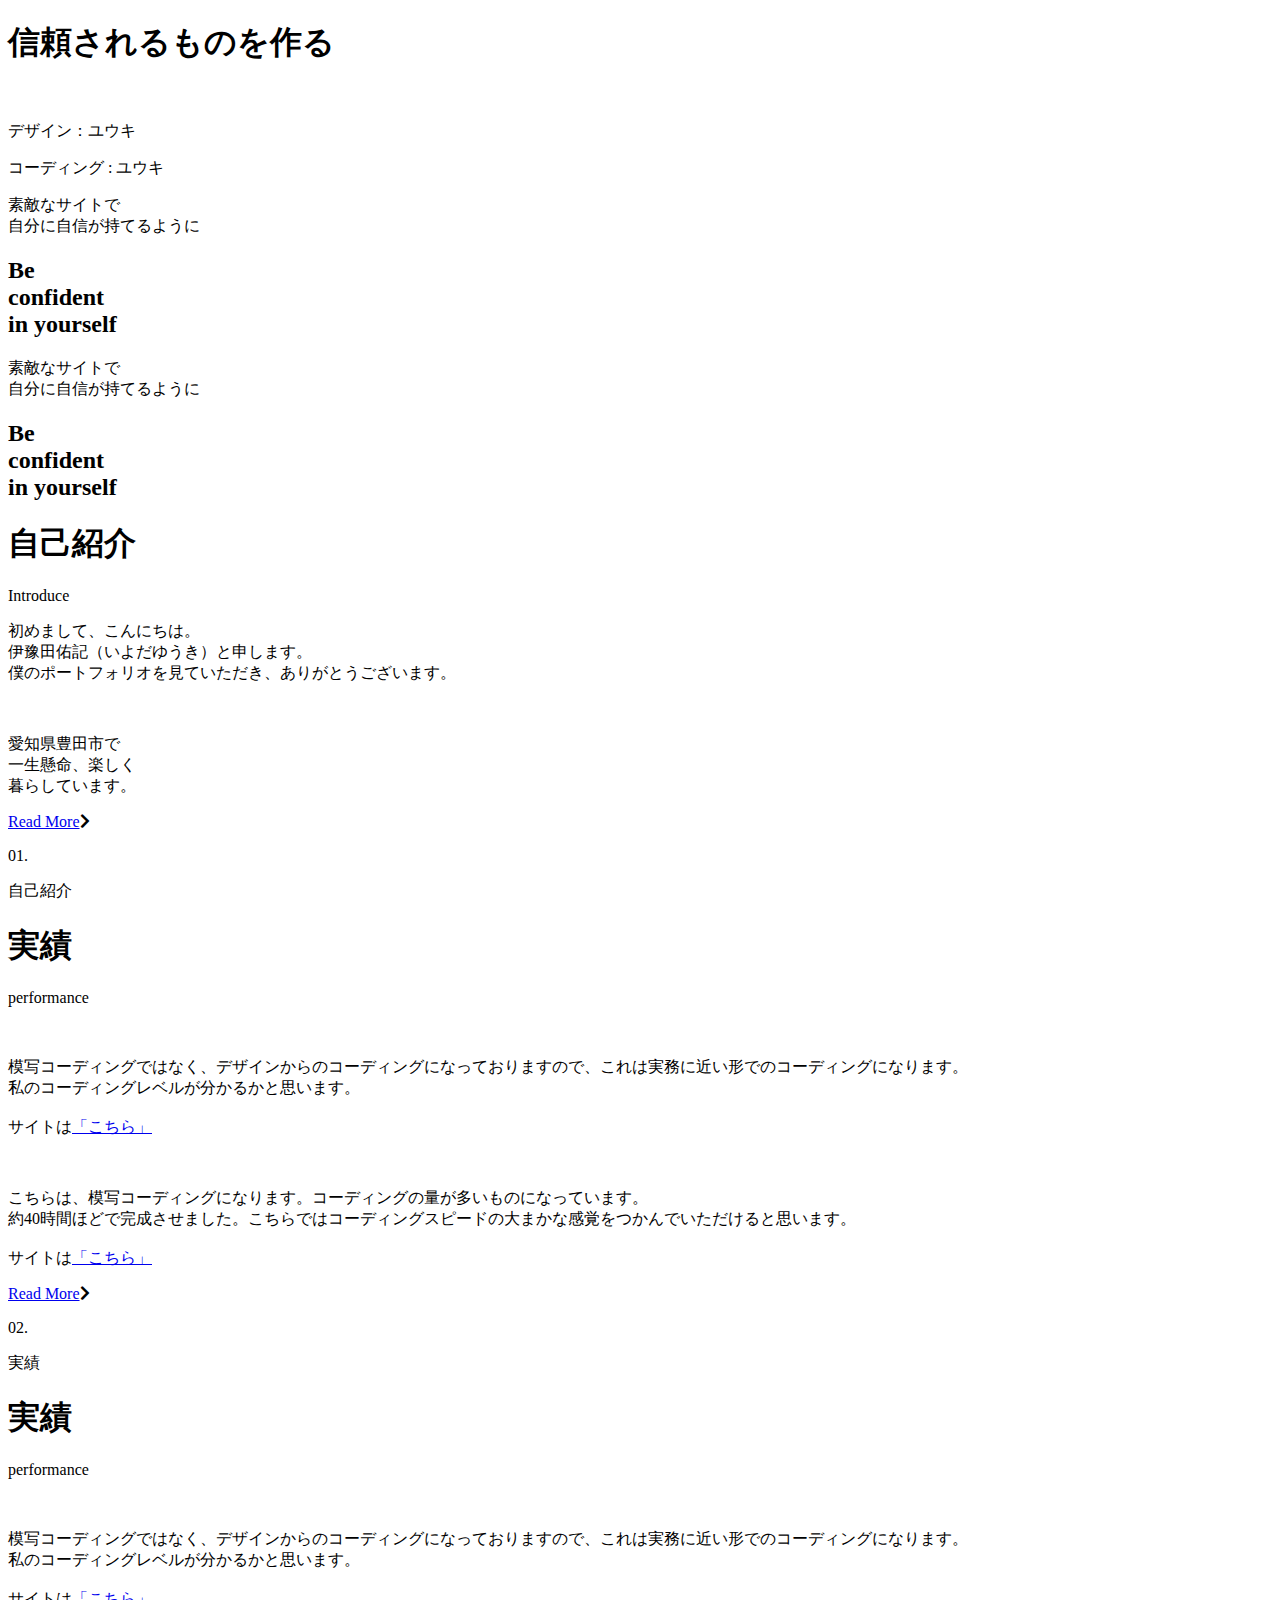
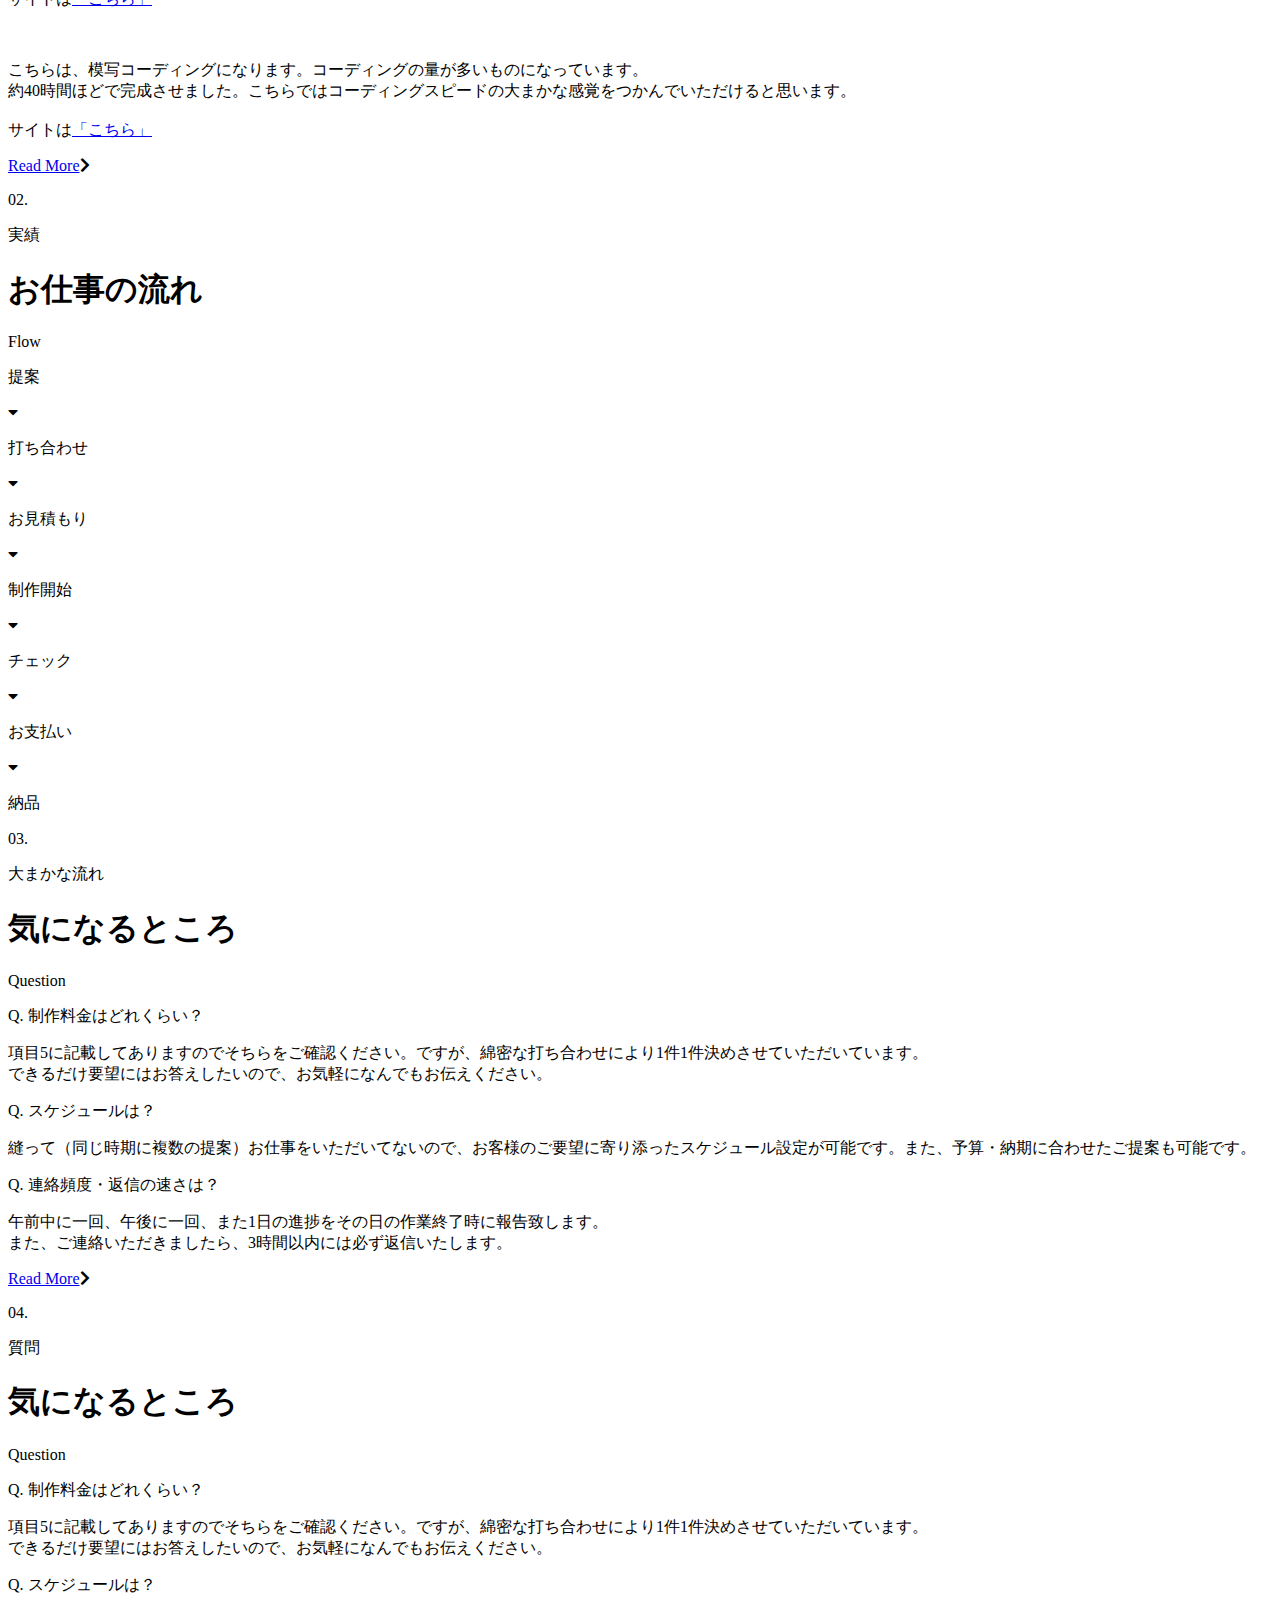
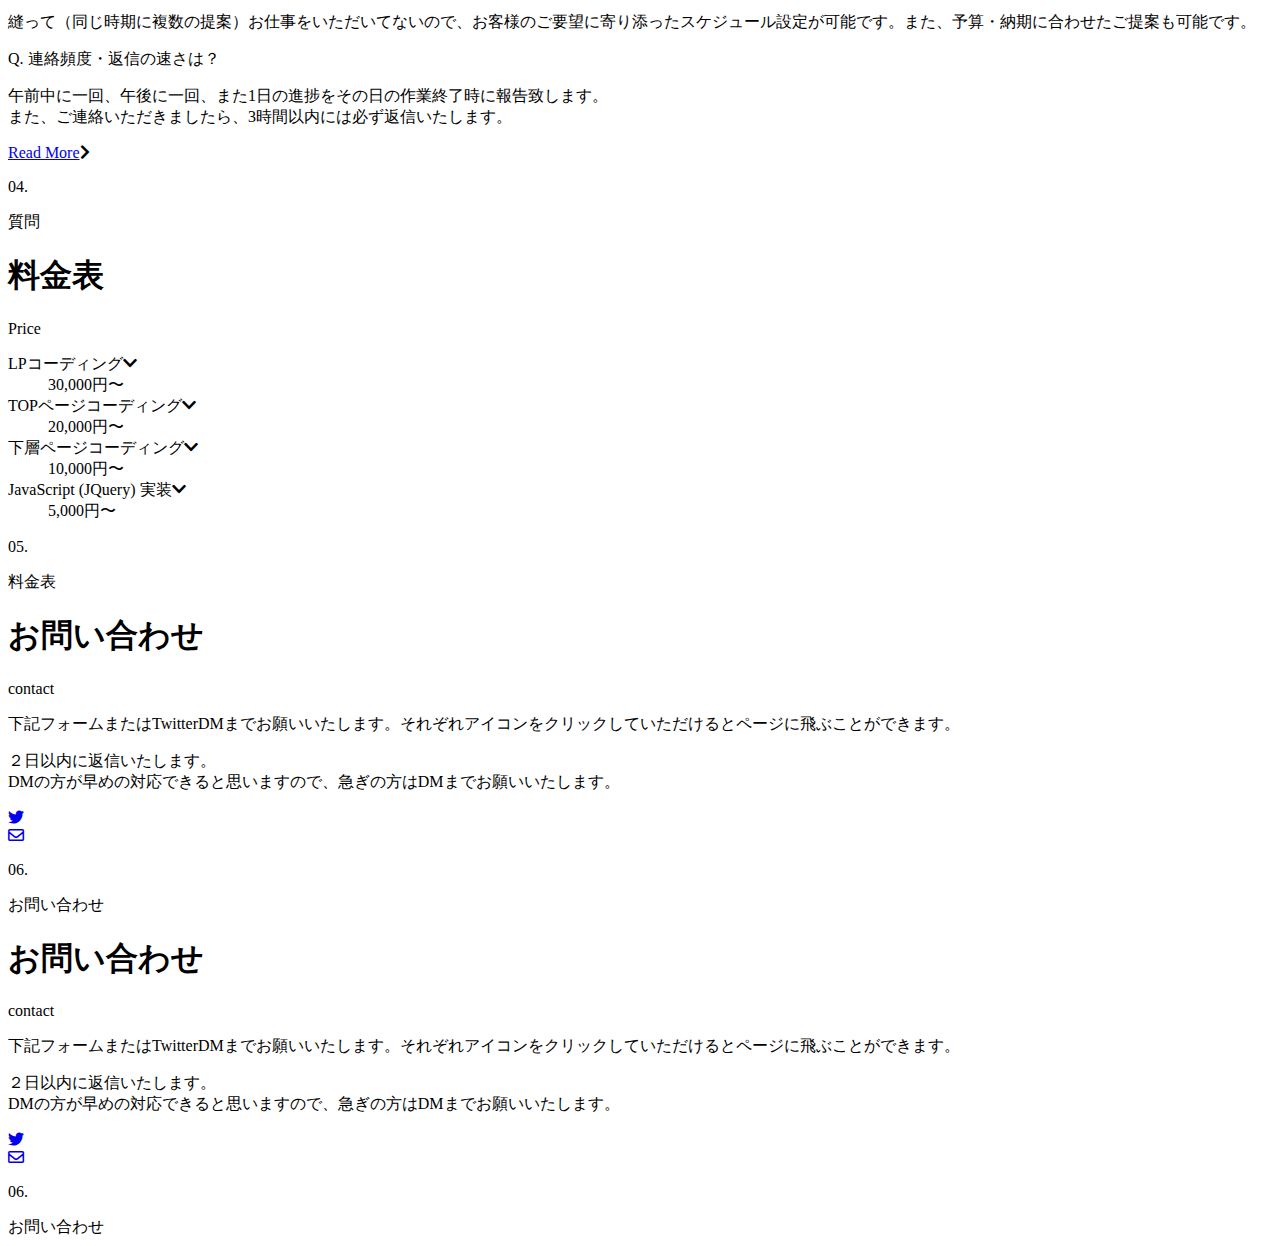
==== index.html @ fb01f4a9 "Create index.html" ====
<!DOCTYPE html>
<html lang="ja">
<head>
    <meta charset="UTF-8">
    <meta http-equiv="X-UA-Compatible" content="IE=edge">
    <meta name="viewport" content="width=device-width, initial-scale=1.0">
    <title>ゆうきポートフォリオ</title>
    <link rel="stylesheet" href="indexcss/reset.css">
    <link rel="preconnect" href="https://fonts.googleapis.com">
    <link rel="preconnect" href="https://fonts.gstatic.com" crossorigin>
    <link href="https://fonts.googleapis.com/css2?family=Noto+Serif+JP:wght@200;300;400;500;600;700;900&family=Noto+Serif:ital,wght@0,400;0,700;1,400;1,700&display=swap" rel="stylesheet">
    <link rel="stylesheet" href="indexcss/style.min.css">
    <link href="https://use.fontawesome.com/releases/v5.6.1/css/all.css" rel="stylesheet">
</head>
<body>
    <div class="page">
        <section id="top">
            <h1 class="section-header top-header">信頼されるものを作る</h1>
            <div class="top-image"><img src="image/top-image.png" alt=""></div>
            <div class="position flex">
                <p class="s-ht design">デザイン：ユウキ</p>
                <p class="s-ht">コーディング : ユウキ</p>
            </div>
        </section>
        <section id="philosophy">
            <div class="container">
                <p class="phi-text">素敵なサイトで<br>自分に自信が持てるように</p>
                <h2 class="phi-header">Be<br>confident<br>in yourself</h2>
            </div>
        </section>
    </div>
    <div class="sp-pad">
        <section id="philosophy-pp">
            <div class="container">
                <p class="phi-text">素敵なサイトで<br>自分に自信が持てるように</p>
                <h2 class="phi-header">Be<br>confident<br>in yourself</h2>
            </div>
        </section>
    </div>
    <div class="page">
        <section id="introduce">
            <div class="header">
                <h1 class="section-header">自己紹介</h1>
                <p class="s-ht">Introduce</p>
            </div>
            <div class="intro-contents">
                <p class="s-text intr-1">初めまして、こんにちは。<br>伊豫田佑記（いよだゆうき）と申します。<br>僕のポートフォリオを見ていただき、ありがとうございます。</p>
                <div class="intro-image"><img src="image/portfolio.png" alt=""></div>
                <p class="s-text intr-2">愛知県豊田市で<br>一生懸命、楽しく<br>暮らしています。</p>
            </div>
            <div class="more-btn"><a href="sorry/sorry.html">Read More</a><i class="fas fa-chevron-right"></i></div>
            <div class="page-item">
                <p class="number">01.</p>
                <div class="page-txt">自己紹介</div>
            </div>
        </section>
        <section id="performance">
            <div class="header">
                <h1 class="section-header">実績</h1>
                <p class="s-ht">performance</p>
            </div>
            <div class="performance-contents">
                <div class="per-item per-first">
                    <div class="p-image"><img src="image/portfolio1.png" alt=""></div>
                    <p class="per-text">模写コーディングではなく、デザインからのコーディングになっておりますので、これは実務に近い形でのコーディングになります。<br>私のコーディングレベルが分かるかと思います。<br><br>サイトは<a href="https://yuuki-iyoda.github.io/crista-third.yuuki.io/">「こちら」</a></p>
                </div>
                <div class="per-item">
                    <div class="p-image"><img src="image/isara1.png" alt=""></div>
                    <p class="per-text">こちらは、模写コーディングになります。コーディングの量が多いものになっています。<br>約40時間ほどで完成させました。こちらではコーディングスピードの大まかな感覚をつかんでいただけると思います。<br><br>サイトは<a href="https://yuuki-iyoda.github.io/iSara.yu-ki/">「こちら」</a></p>
                </div>
            </div>
            <div class="more-btn"><a href="sorry/sorry.html">Read More</a><i class="fas fa-chevron-right"></i></div>
            <div class="page-item">
                <p class="number">02.</p>
                <div class="page-txt">実績</div>
            </div>
        </section>
    </div>
    <div class="sp-pad">
        <section id="performance-pp">
            <div class="header">
                <h1 class="section-header">実績</h1>
                <p class="s-ht">performance</p>
            </div>
            <div class="performance-contents">
                <div class="per-item per-first">
                    <div class="p-image"><img src="image/portfolio1.png" alt=""></div>
                    <p class="per-text">模写コーディングではなく、デザインからのコーディングになっておりますので、これは実務に近い形でのコーディングになります。<br>私のコーディングレベルが分かるかと思います。<br><br>サイトは<a href="https://yuuki-iyoda.github.io/crista-third.yuuki.io/">「こちら」</a></p>
                </div>
                <div class="per-item">
                    <div class="p-image"><img src="image/isara1.png" alt=""></div>
                    <p class="per-text">こちらは、模写コーディングになります。コーディングの量が多いものになっています。<br>約40時間ほどで完成させました。こちらではコーディングスピードの大まかな感覚をつかんでいただけると思います。<br><br>サイトは<a href="https://yuuki-iyoda.github.io/iSara.yu-ki/">「こちら」</a></p>
                </div>
            </div>
            <div class="more-btn"><a href="sorry/sorry.html">Read More</a><i class="fas fa-chevron-right"></i></div>
            <div class="page-item">
                <p class="number">02.</p>
                <div class="page-txt">実績</div>
            </div>
        </section>
    </div>
    <div class="page">
        <section id="flow">
            <div class="header">
                <h1 class="section-header">お仕事の流れ</h1>
                <p class="s-ht">Flow</p>
            </div>
            <div class="flow-contents">
                <p class="s-tt">提案</p>
                <i class="fas fa-caret-down"></i>
                <p class="s-tt">打ち合わせ</p>
                <i class="fas fa-caret-down"></i>
                <p class="s-tt">お見積もり</p>
                <i class="fas fa-caret-down"></i>
                <p class="s-tt">制作開始</p>
                <i class="fas fa-caret-down"></i>
                <p class="s-tt">チェック</p>
                <i class="fas fa-caret-down"></i>
                <p class="s-tt">お支払い</p>
                <i class="fas fa-caret-down"></i>
                <p class="s-tt">納品</p>
            </div>
            <div class="page-item">
                <p class="number">03.</p>
                <div class="page-txt">大まかな流れ</div>
            </div>
        </section>
        <section id="question">
            <div class="header">
                <h1 class="section-header">気になるところ</h1>
                <p class="s-ht">Question</p>
            </div>
            <div class="q-contents">
                <div class="item">
                    <p class="listen s-ht">Q. 制作料金はどれくらい？</p>
                    <p class="answer s-ht">項目5に記載してありますのでそちらをご確認ください。ですが、綿密な打ち合わせにより1件1件決めさせていただいています。<br>できるだけ要望にはお答えしたいので、お気軽になんでもお伝えください。</p>
                </div>
                <div class="item">
                    <p class="listen s-ht">Q. スケジュールは？</p>
                    <p class="answer s-ht">縫って（同じ時期に複数の提案）お仕事をいただいてないので、お客様のご要望に寄り添ったスケジュール設定が可能です。また、予算・納期に合わせたご提案も可能です。</p>
                </div>
                <div class="item">
                    <p class="listen s-ht">Q. 連絡頻度・返信の速さは？</p>
                    <p class="answer s-ht">午前中に一回、午後に一回、また1日の進捗をその日の作業終了時に報告致します。<br>また、ご連絡いただきましたら、3時間以内には必ず返信いたします。</p>
                </div>
            </div>
            <div class="more-btn"><a href="sorry/sorry.html">Read More</a><i class="fas fa-chevron-right"></i></div>
            <div class="page-item">
                <p class="number s-ht">04.</p>
                <div class="page-txt s-ht">質問</div>
            </div>
        </section>
    </div>
    <div class="sp-pad">
        <section id="question-pp">
            <div class="header">
                <h1 class="section-header">気になるところ</h1>
                <p class="s-ht">Question</p>
            </div>
            <div class="q-contents">
                <div class="item">
                    <p class="listen s-ht">Q. 制作料金はどれくらい？</p>
                    <p class="answer s-ht">項目5に記載してありますのでそちらをご確認ください。ですが、綿密な打ち合わせにより1件1件決めさせていただいています。<br>できるだけ要望にはお答えしたいので、お気軽になんでもお伝えください。</p>
                </div>
                <div class="item">
                    <p class="listen s-ht">Q. スケジュールは？</p>
                    <p class="answer s-ht">縫って（同じ時期に複数の提案）お仕事をいただいてないので、お客様のご要望に寄り添ったスケジュール設定が可能です。また、予算・納期に合わせたご提案も可能です。</p>
                </div>
                <div class="item">
                    <p class="listen s-ht">Q. 連絡頻度・返信の速さは？</p>
                    <p class="answer s-ht">午前中に一回、午後に一回、また1日の進捗をその日の作業終了時に報告致します。<br>また、ご連絡いただきましたら、3時間以内には必ず返信いたします。</p>
                </div>
            </div>
            <div class="more-btn"><a href="sorry/sorry.html">Read More</a><i class="fas fa-chevron-right"></i></div>
            <div class="page-item">
                <p class="number s-ht">04.</p>
                <div class="page-txt s-ht">質問</div>
            </div>
        </section>
    </div>
    <div class="page">
        <section id="price">
            <div class="header">
                <h1 class="section-header">料金表</h1>
                <p class="s-ht">Price</p>
            </div>
            <div class="price-contents">
                <dl id="acMenu">
                    <dt>LPコーディング<i class="fas fa-chevron-down"></i></dt>
                    <dd>30,000円〜</dd>
                    <dt>TOPページコーディング<i class="fas fa-chevron-down"></i></dt>
                    <dd class="price-money" >20,000円〜</dd>
                    <dt>下層ページコーディング<i class="fas fa-chevron-down"></i></dt>
                    <dd class="price-money" >10,000円〜</dd>
                    <dt>JavaScript (JQuery) 実装<i class="fas fa-chevron-down"></i></dt>
                    <dd class="price-money" >5,000円〜</dd>
                    </dl>
            </div>
            <div class="price-text s-ht"></div>
            <div class="page-item">
                <p class="number">05.</p>
                <div class="page-txt">料金表</div>
            </div>
        </section>
        <section id="contact">
            <div class="header">
                <h1 class="section-header">お問い合わせ</h1>
                <p class="s-ht">contact</p>
            </div>
            <div class="contact-contents">
                <div class="contact-item">
                    <p class="contact-text">下記フォームまたはTwitterDMまでお願いいたします。それぞれアイコンをクリックしていただけるとページに飛ぶことができます。</p>
                    <p class="contact-text-2">２日以内に返信いたします。<br>DMの方が早めの対応できると思いますので、急ぎの方はDMまでお願いいたします。</p>
                </div>
                <div class="contact-item-2">
                    <div class="twitter-icon"><a href="https://twitter.com/yuuki_webfree"><i class="fab fa-twitter"></i></a></div>
                    <div class="contact-form"><a href="https://form.run/@contact-yuuki"><i class="far fa-envelope"></i></a></div>
                </div>
            </div>
            <div class="page-item">
                <p class="number">06.</p>
                <div class="page-txt">お問い合わせ</div>
            </div>
        </section>
    </div>
    <div class="sp-pad">
        <section id="contact-pp">
            <div class="header">
                <h1 class="section-header">お問い合わせ</h1>
                <p class="s-ht">contact</p>
            </div>
            <div class="contact-contents">
                <div class="contact-item">
                    <p class="contact-text">下記フォームまたはTwitterDMまでお願いいたします。それぞれアイコンをクリックしていただけるとページに飛ぶことができます。</p>
                    <p class="contact-text-2">２日以内に返信いたします。<br>DMの方が早めの対応できると思いますので、急ぎの方はDMまでお願いいたします。</p>
                </div>
                <div class="contact-item-2">
                    <div class="twitter-icon"><a href="https://twitter.com/yuuki_webfree"><i class="fab fa-twitter"></i></a></div>
                    <div class="contact-form"><a href="https://form.run/@contact-yuuki"><i class="far fa-envelope"></i></a></div>
                </div>
            </div>
            <div class="page-item">
                <p class="number">06.</p>
                <div class="page-txt">お問い合わせ</div>
            </div>
        </section>
    </div>
    <script src="script.js" defer></script>
    <script src="https://ajax.googleapis.com/ajax/libs/jquery/1.11.2/jquery.min.js"></script>
</body>
</html>
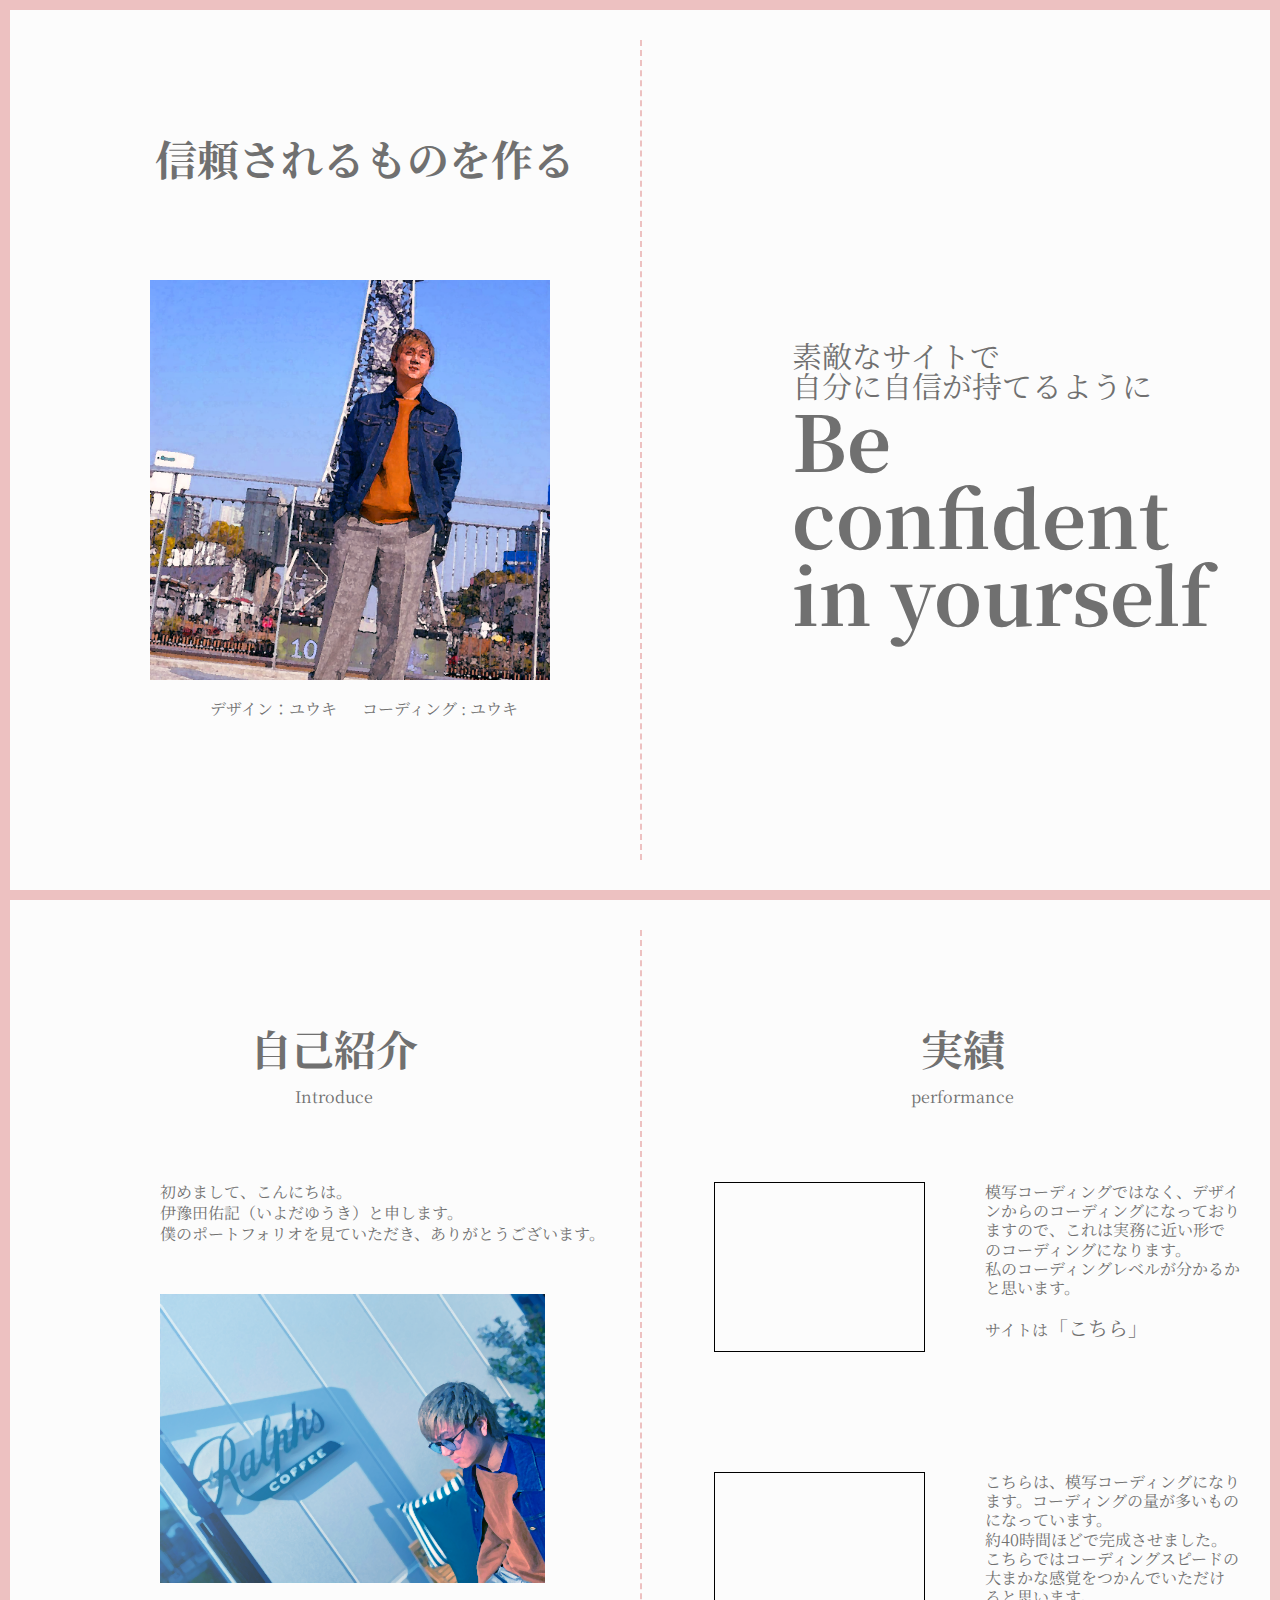
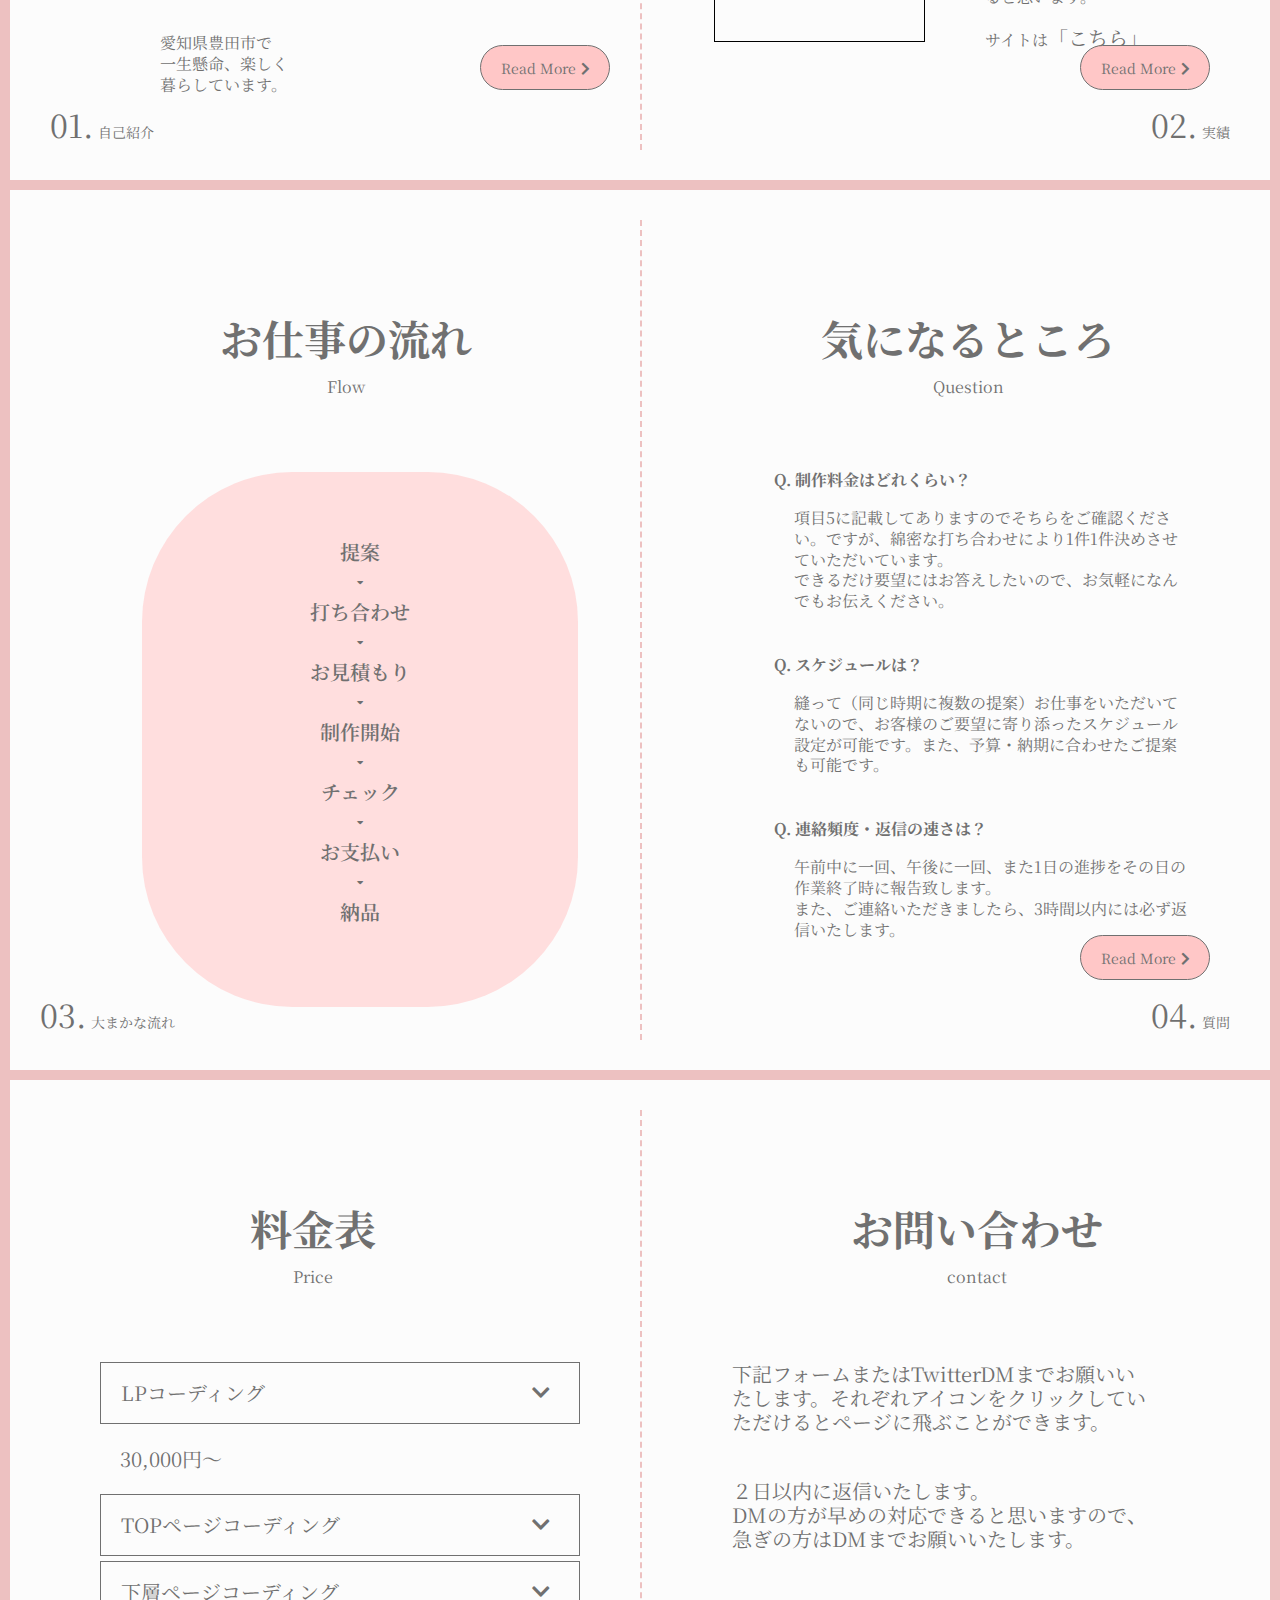
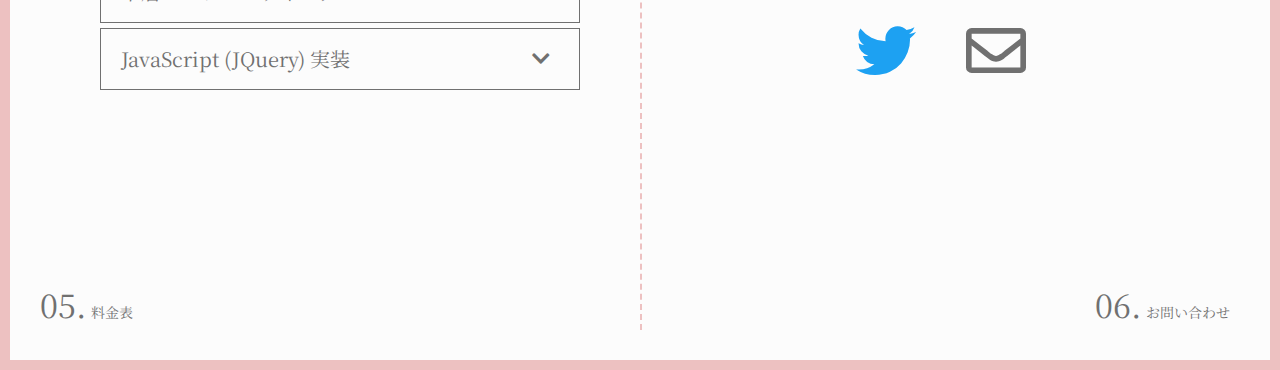
==== commit d8dd993e: "Update index.html" ====
--- a/index.html
+++ b/index.html
@@ -65,7 +65,7 @@
                     <p class="per-text">模写コーディングではなく、デザインからのコーディングになっておりますので、これは実務に近い形でのコーディングになります。<br>私のコーディングレベルが分かるかと思います。<br><br>サイトは<a href="https://yuuki-iyoda.github.io/crista-third.yuuki.io/">「こちら」</a></p>
                 </div>
                 <div class="per-item">
-                    <div class="p-image"><img src="image/isara1.png" alt=""></div>
+                    <div class="p-image"><img src="image/performance.png" alt=""></div>
                     <p class="per-text">こちらは、模写コーディングになります。コーディングの量が多いものになっています。<br>約40時間ほどで完成させました。こちらではコーディングスピードの大まかな感覚をつかんでいただけると思います。<br><br>サイトは<a href="https://yuuki-iyoda.github.io/iSara.yu-ki/">「こちら」</a></p>
                 </div>
             </div>
@@ -88,7 +88,7 @@
                     <p class="per-text">模写コーディングではなく、デザインからのコーディングになっておりますので、これは実務に近い形でのコーディングになります。<br>私のコーディングレベルが分かるかと思います。<br><br>サイトは<a href="https://yuuki-iyoda.github.io/crista-third.yuuki.io/">「こちら」</a></p>
                 </div>
                 <div class="per-item">
-                    <div class="p-image"><img src="image/isara1.png" alt=""></div>
+                    <div class="p-image"><img src="image/isara.png" alt=""></div>
                     <p class="per-text">こちらは、模写コーディングになります。コーディングの量が多いものになっています。<br>約40時間ほどで完成させました。こちらではコーディングスピードの大まかな感覚をつかんでいただけると思います。<br><br>サイトは<a href="https://yuuki-iyoda.github.io/iSara.yu-ki/">「こちら」</a></p>
                 </div>
             </div>
--- a/indexcss/style.min.css
+++ b/indexcss/style.min.css
@@ -0,0 +1 @@
+*{box-sizing:border-box}body{font-family:'Noto Serif', serif;font-family:'Noto Serif JP', serif}html{font-size:62.5%;scroll-behavior:smooth}img{width:100%;vertical-align:bottom}.flex{display:flex}.s-ht{font-size:1.6rem;text-align:center}.s-tt{font-size:2.0rem;text-align:center}.page{padding:30px;margin:10px;height:calc(100vh - 20px);background-color:#FCFCFC;display:flex}section{width:50%;position:relative}.s-text{font-size:1.6rem;line-height:1.3}body{background-color:#EDC1C1;color:#707070}.section-header{text-align:center;margin-bottom:20px;font-size:4.2rem;text-align:center}.header{position:absolute;top:97px;left:35%}.page-item{display:flex;align-items:baseline;position:absolute;bottom:10px}.page-item .number{font-size:3.2rem;margin-right:5px}.page-item .page-txt{font-size:1.4rem;vertical-align:bottom}.more-btn{width:130px;height:45px;background-color:#FFC7C7;align-items:center;text-align:center;display:inline-block;border-radius:30px;border:1px solid #707070;position:absolute;bottom:60px;right:30px}.more-btn a{line-height:45px;font-size:1.4rem;color:#707070;margin-right:5px}.more-btn .fa-chevron-right{font-size:1.4rem}.sp-pad{display:none}#top{position:relative}#top .top-header{position:absolute;top:97px;left:115px}#top .top-image{width:400px;height:400px;display:inline-block;position:absolute;top:240px;left:110px}#top .position{position:absolute;bottom:143px;left:170px}#top .position .design{padding-right:25px}#philosophy,#philosophy-pp{position:relative;border-left:2px dashed #EDC1C1}#philosophy .container,#philosophy-pp .container{position:absolute;top:300px;left:25%}#philosophy .container .phi-text,#philosophy-pp .container .phi-text{font-size:3rem}#philosophy .container .phi-header,#philosophy-pp .container .phi-header{font-size:7.7rem}#introduce{position:relative}#introduce .intro-contents{position:absolute;top:252px;left:20%}#introduce .intro-contents .intro-image{width:385px;margin:50px 0}#introduce .page-item{left:10px}#performance,#performance-pp{position:relative;border-left:2px dashed #EDC1C1}#performance .header,#performance-pp .header{left:45%}#performance .performance-contents,#performance-pp .performance-contents{position:absolute;top:252px;left:12%}#performance .performance-contents .per-item,#performance-pp .performance-contents .per-item{display:flex;max-width:565px}#performance .performance-contents .per-item .p-image,#performance-pp .performance-contents .per-item .p-image{border:1px solid #000;width:250px;height:170px;margin-right:30px;overflow:scroll}#performance .performance-contents .per-item .per-text,#performance-pp .performance-contents .per-item .per-text{max-width:255px;font-size:1.6rem;margin-left:30px;line-height:1.2}#performance .performance-contents .per-item .per-text a,#performance-pp .performance-contents .per-item .per-text a{font-size:2rem;color:#707070}#performance .performance-contents .per-first,#performance-pp .performance-contents .per-first{margin-bottom:120px}#performance .page-item,#performance-pp .page-item{right:10px}#flow .header{left:30%}#flow .flow-contents{text-align:center;position:absolute;top:252px;left:17%;border-radius:150px;padding:70px 168px;background-color:#FFDEDE}#flow .flow-contents .s-tt{margin-bottom:15px;font-weight:600}#flow .flow-contents .fa-caret-down{margin-bottom:15px}#question,#question-pp{border-left:2px dashed #EDC1C1}#question .header,#question-pp .header{left:30%}#question .q-contents,#question-pp .q-contents{position:absolute;top:252px;left:22%}#question .q-contents .item,#question-pp .q-contents .item{margin-bottom:45px;max-width:415px;margin-left:auto;margin-right:auto}#question .q-contents .item .s-ht,#question-pp .q-contents .item .s-ht{text-align:left}#question .q-contents .item .listen,#question-pp .q-contents .item .listen{font-weight:bold;margin-bottom:20px}#question .q-contents .item .answer,#question-pp .q-contents .item .answer{line-height:1.3;margin-left:20px}#question .page-item,#question-pp .page-item{right:10px}#price .price-contents{position:absolute;top:252px;width:100%;padding:0 10%}#price .price-contents #acMenu dt,#price .price-contents #acMenu dd{padding:20px;font-size:2rem;margin-bottom:5px}#price .price-contents #acMenu dt{border:1px solid #707070;cursor:pointer}#price .price-contents #acMenu dt .fa-chevron-down{text-align:right;position:absolute;right:15%}#price .price-contents #acMenu .price-money{display:none}#contact,#contact-pp{border-left:2px dashed #EDC1C1}#contact .contact-contents,#contact-pp .contact-contents{position:absolute;top:252px;padding:0 15%}#contact .contact-contents .contact-item,#contact-pp .contact-contents .contact-item{margin-bottom:30px}#contact .contact-contents .contact-item .contact-text,#contact-pp .contact-contents .contact-item .contact-text{font-size:2.0rem;line-height:1.2;margin-bottom:45px}#contact .contact-contents .contact-item .contact-text-2,#contact-pp .contact-contents .contact-item .contact-text-2{font-size:2rem;line-height:1.2}#contact .contact-contents .contact-item-2,#contact-pp .contact-contents .contact-item-2{display:flex;justify-content:center;margin-top:70px}#contact .contact-contents .contact-item-2 .twitter-icon,#contact-pp .contact-contents .contact-item-2 .twitter-icon{margin-right:50px}#contact .contact-contents .contact-item-2 .twitter-icon .fa-twitter,#contact-pp .contact-contents .contact-item-2 .twitter-icon .fa-twitter{width:100%;font-size:6.0rem;color:#1DA1F2}#contact .contact-contents .contact-item-2 .contact-form .fa-envelope,#contact-pp .contact-contents .contact-item-2 .contact-form .fa-envelope{width:100%;font-size:6rem;color:#707070}#contact .contact-contents form,#contact-pp .contact-contents form{display:flex;flex-direction:column;font-size:1.6rem}#contact .contact-contents form p,#contact-pp .contact-contents form p{margin-bottom:10px}#contact .contact-contents form .form-name,#contact-pp .contact-contents form .form-name{margin-top:30px}#contact .contact-contents form input,#contact-pp .contact-contents form input{width:100%;height:40px;padding:5px}#contact .contact-contents form textarea,#contact-pp .contact-contents form textarea{resize:none;padding:10px}#contact .contact-contents form .submit-btn,#contact-pp .contact-contents form .submit-btn{width:230px;height:55px;margin:0 auto;margin-top:20px;border-radius:30px;background-color:#EDC1C1;border:1px solid #707070;font-size:1.6rem;cursor:pointer;font-weight:bold}#contact .contact-contents form .error-msg,#contact-pp .contact-contents form .error-msg{font-size:14px;color:#ff0000;height:14px;margin-top:5px}#contact .page-item,#contact-pp .page-item{right:10px}@media screen and (max-width: 1025px){.header{top:15%;left:28%}.more-btn{width:180px}.more-btn a{margin-right:10px}#top .top-header{top:20%;left:3%}#top .top-image{width:370px;top:45%;left:7%}#top .position{bottom:20%;left:13%}#philosophy .container{top:33%;left:10%}#introduce .intro-contents{top:35%;left:5%}#introduce .intro-contents .intro-image{margin:75px 0}#performance .performance-contents{top:25%;left:17%}#performance .performance-contents .per-item{flex-direction:column}#performance .performance-contents .per-item .p-image{margin-right:0;margin-bottom:15px;width:350px}#performance .performance-contents .per-item .per-text{margin-left:0;max-width:350px}#performance .performance-contents .per-first{margin-bottom:80px}#flow .header{left:20%}#flow .flow-contents{left:5%;border-radius:120px;padding:70px 148px;top:30%}#flow .flow-contents .s-tt{margin-bottom:30px}#flow .flow-contents .fas{font-size:2rem;margin-bottom:25px}#question .header{left:25%}#question .q-contents{top:30%;right:auto;left:10%}#question .q-contents .item{margin-bottom:100px}#question .q-contents .item .listen{margin-bottom:25px}#price .price-contents{top:35%;left:-3%;padding:0}#contact .contact-contents{top:35%;padding:0 5%;right:-7%}#contact .contact-contents .contact-item .contact-text{line-height:1.5}}@media screen and (max-width: 769px){.sp-pad{display:block;padding:30px;margin:10px;height:calc(100vh - 20px);background-color:#FCFCFC}#philosophy,#performance,#question,#contact{display:none}section{width:100%}.header{top:5%}#philosophy-pp{position:relative;border-left:2px dashed #EDC1C1}#philosophy-pp .container{position:absolute;top:300px;left:20%}#philosophy-pp .container .phi-text{font-size:3rem}#philosophy-pp .container .phi-header{font-size:7.7rem}#performance-pp{border:none}#performance-pp .header{left:43%;top:40px}#performance-pp .performance-contents{top:170px;left:25%}#performance-pp .performance-contents .per-item{flex-direction:column}#performance-pp .performance-contents .per-item .p-image{margin-right:0;margin-bottom:15px;width:350px}#performance-pp .performance-contents .per-item .per-text{margin-left:0;max-width:350px}#performance-pp .performance-contents .per-first{margin-bottom:50px}#performance-pp .more-btn{top:830px}#performance-pp .page-item{top:900px}#question-pp{border-left:2px dashed #EDC1C1}#question-pp .header{left:30%;top:40px}#question-pp .q-contents{position:absolute;top:200px;right:20%}#question-pp .q-contents .item{margin-bottom:80px;max-width:415px;margin-left:auto;margin-right:auto}#question-pp .q-contents .item .s-ht{text-align:left}#question-pp .q-contents .item .listen{font-weight:bold;margin-bottom:20px}#question-pp .q-contents .item .answer{line-height:1.3;margin-left:20px}#question-pp .more-btn{top:830px}#question-pp .page-item{right:10px;top:900px}#contact-pp{border:none}#contact-pp .header{top:40px;left:32%}#contact-pp .contact-contents{position:absolute;top:300px;padding:0 15%}#contact-pp .contact-contents .contact-item{margin-bottom:30px}#contact-pp .contact-contents .contact-item .contact-text{font-size:2.0rem;line-height:1.2;margin-bottom:45px}#contact-pp .contact-contents .contact-item .contact-text-2{font-size:2rem;line-height:1.2}#contact-pp .contact-contents .contact-item-2{display:flex;justify-content:center;margin-top:100px}#contact-pp .contact-contents .contact-item-2 .twitter-icon{margin-right:50px}#contact-pp .contact-contents .contact-item-2 .twitter-icon .fa-twitter{width:100%;font-size:6.0rem;color:#1DA1F2}#contact-pp .contact-contents .contact-item-2 .contact-form .fa-envelope{width:100%;font-size:6rem;color:#707070}#contact-pp .page-item{top:900px;right:10px}#top .top-header{top:15%;left:18%}#top .top-image{top:30%;left:22%}#top .position{left:27%;bottom:15%}#introduce .header{left:37%}#introduce .intro-contents{top:25%;left:22%}#introduce .more-btn{bottom:10px}#flow .header{left:33%}#flow .flow-contents{top:20%;left:23%}#flow .flow-contents .s-tt{margin-bottom:20px}#flow .flow-contents .fa-caret-down{margin-bottom:15px}#price .header{left:40%}#price .price-contents{left:0;top:25%}#price .price-contents dd{text-align:center}}@media screen and (max-width: 376px){.s-ht{font-size:1.3rem}.section-header{font-size:2.8em}.s-text{font-size:1.3rem}.page-item{top:710px}.page-item .number{font-size:2.4em}.page-item .page-txt{font-size:1rem}.more-btn{width:120px;height:30px;top:660px}.more-btn a{line-height:30px;font-size:1.2rem}#top .section-header{left:0;font-size:2.8rem}#top .top-image{width:250px;left:7%}#top .position{left:7%}#philosophy-pp .container{top:230px;left:5%}#philosophy-pp .container .phi-text{font-size:2.1rem}#philosophy-pp .container .phi-header{font-size:5.4rem}#introduce .header{left:28%}#introduce .intro-contents{left:0}#introduce .intro-contents .intro-image{width:270px;margin:50px 0}#introduce .more-btn{bottom:5px}#performance-pp .header{left:35%}#performance-pp .performance-contents{top:150px;left:7%}#performance-pp .performance-contents .per-item .p-image{width:250px;height:130px}#performance-pp .performance-contents .per-item .per-text{font-size:1.0rem}#performance-pp .performance-contents .per-first{margin-bottom:40px}#performance-pp .more-btn{top:660px;right:10px}#performance-pp .page-item{top:710px}#flow .header{left:22%}#flow .flow-contents{top:20%;left:13%;padding:40px 80px;border-radius:80px}#flow .flow-contents .s-tt{font-size:1.2rem;margin-bottom:15px}#question-pp .header{left:15%}#question-pp .q-contents{top:150px;right:5%}#question-pp .q-contents .item{margin-bottom:50px}#question-pp .more-btn{top:660px;right:15px}#question-pp .page-item{top:710px}#price .header{left:35%}#price .price-contents #acMenu dt{font-size:1.6rem}#contact-pp .header{left:20%}#contact-pp .contact-contents{top:250px}#contact-pp .contact-contents .contact-item .contact-text{font-size:1.4rem}#contact-pp .contact-contents .contact-item .contact-text-2{font-size:1.4rem}#contact-pp .contact-contents .contact-item-2 .twitter-icon .fa-twitter{font-size:4rem}#contact-pp .contact-contents .contact-item-2 .contact-form .fa-envelope{font-size:4rem}#contact-pp .page-item{top:710px}}
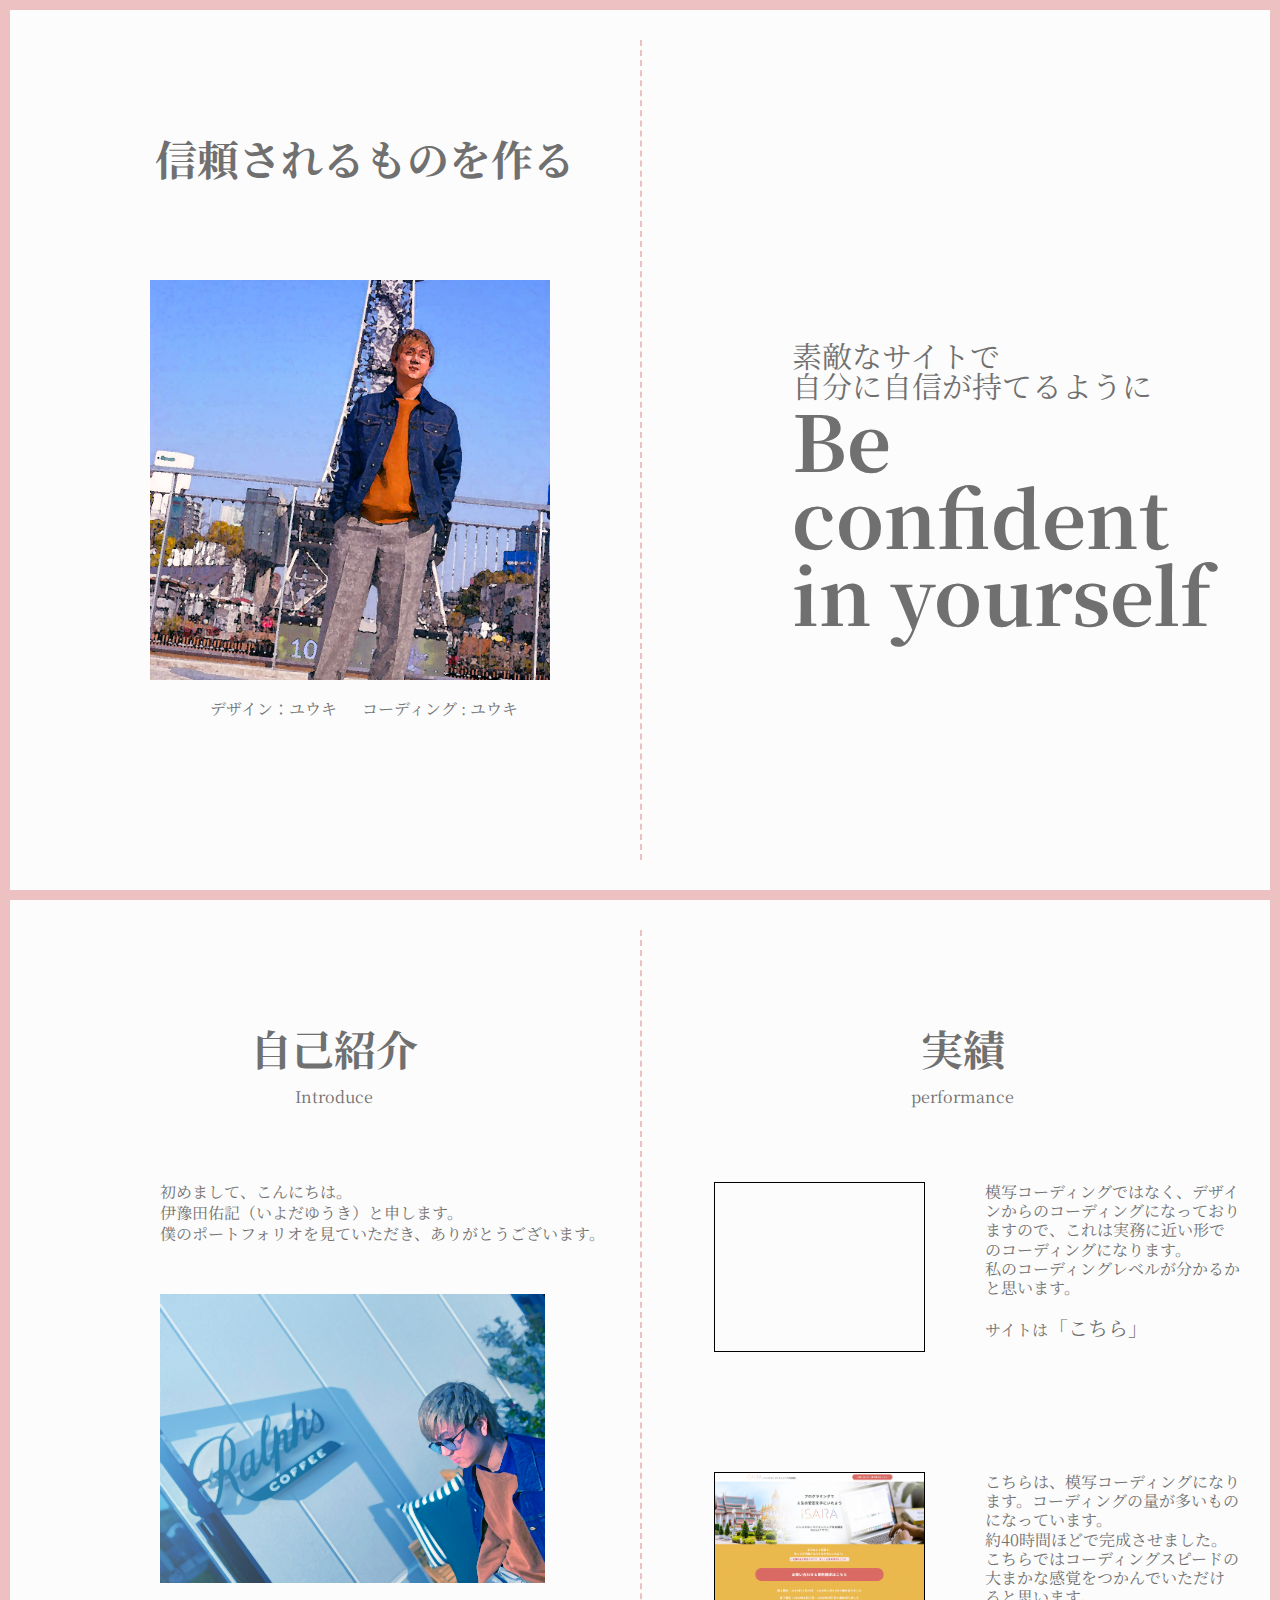
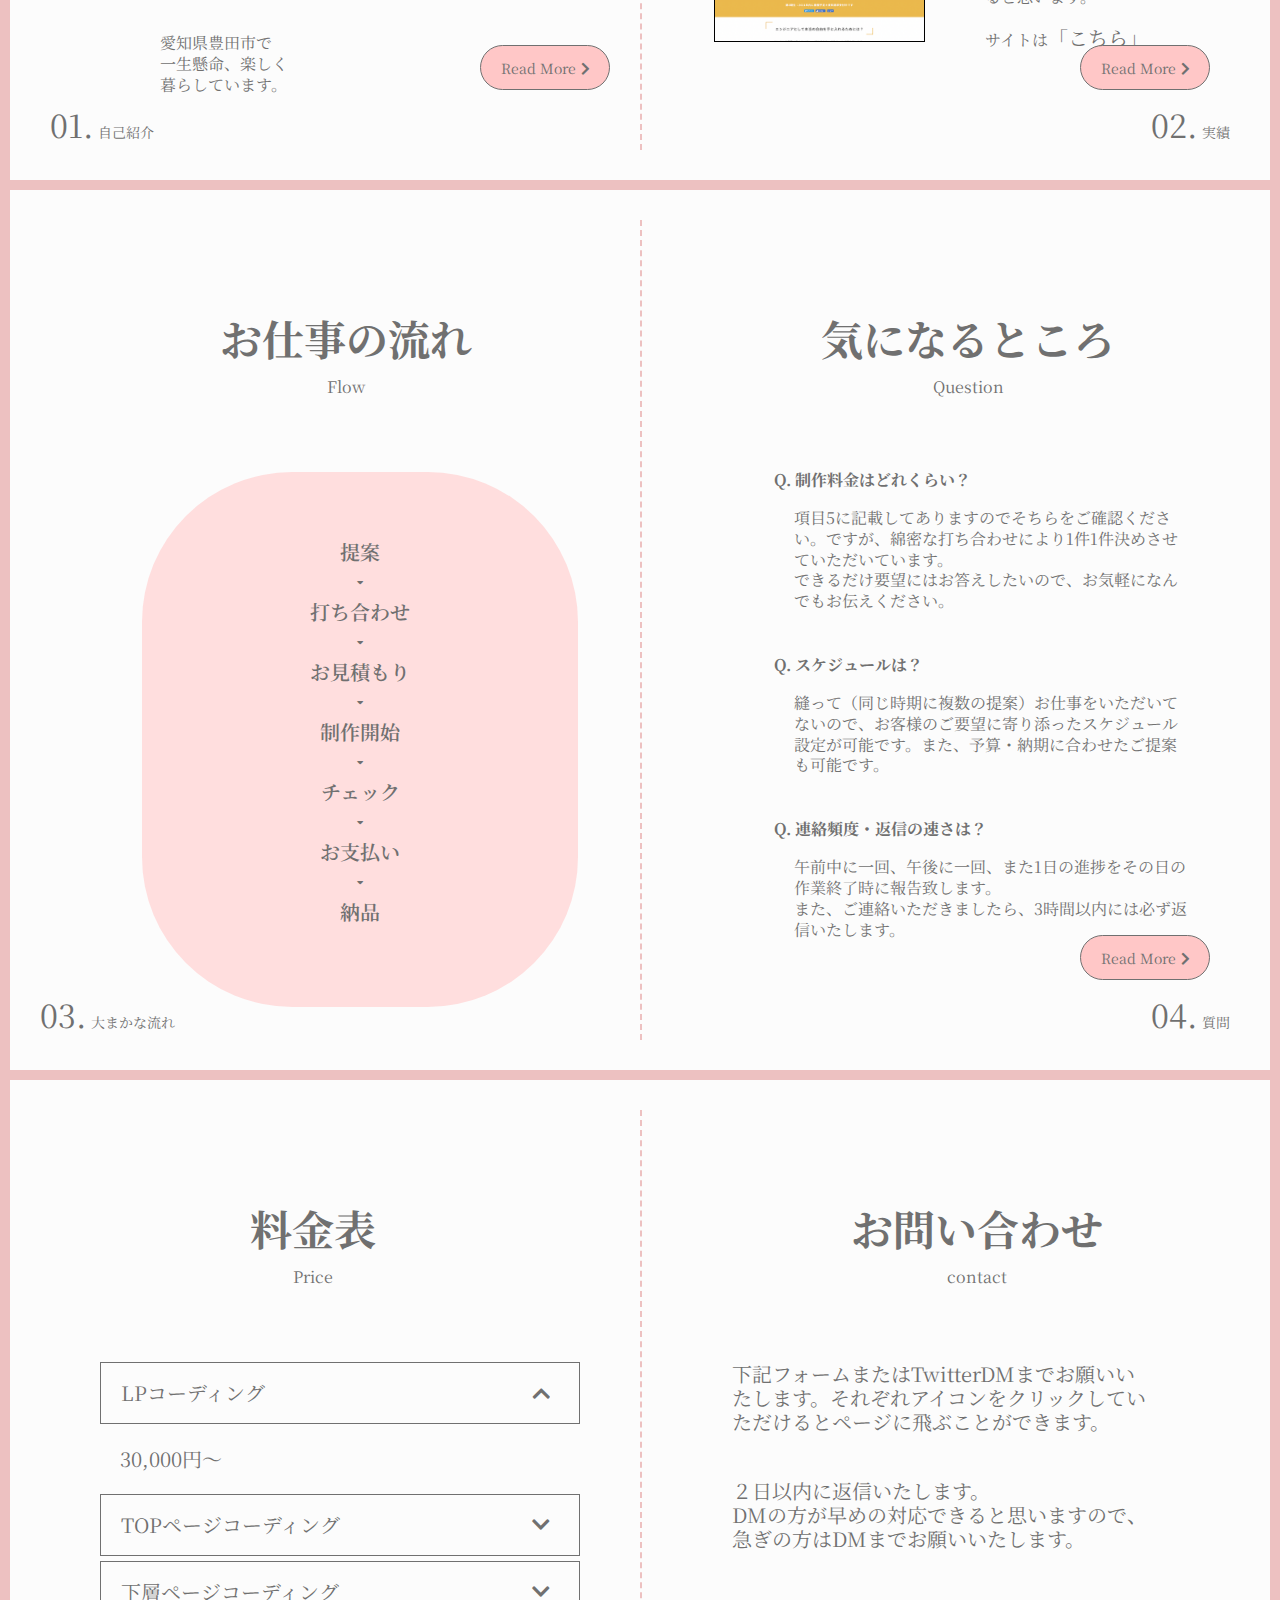
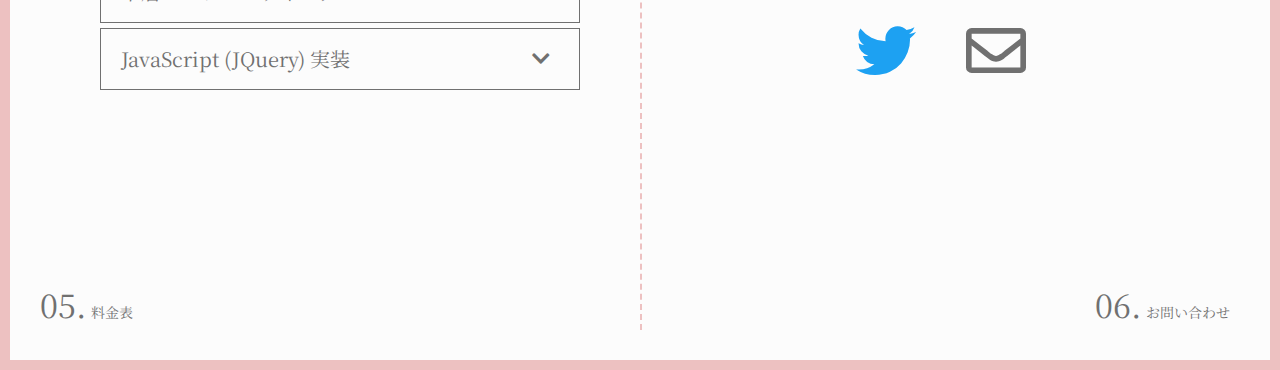
==== commit 387fe5f6: "Update index.html" ====
--- a/index.html
+++ b/index.html
@@ -186,7 +186,7 @@
             </div>
             <div class="price-contents">
                 <dl id="acMenu">
-                    <dt>LPコーディング<i class="fas fa-chevron-down"></i></dt>
+                    <dt>LPコーディング<i class="fas fa-chevron-down fa-rotate-180"></i></dt>
                     <dd>30,000円〜</dd>
                     <dt>TOPページコーディング<i class="fas fa-chevron-down"></i></dt>
                     <dd class="price-money" >20,000円〜</dd>
--- a/indexcss/style.min.css
+++ b/indexcss/style.min.css
@@ -1 +1 @@
-*{box-sizing:border-box}body{font-family:'Noto Serif', serif;font-family:'Noto Serif JP', serif}html{font-size:62.5%;scroll-behavior:smooth}img{width:100%;vertical-align:bottom}.flex{display:flex}.s-ht{font-size:1.6rem;text-align:center}.s-tt{font-size:2.0rem;text-align:center}.page{padding:30px;margin:10px;height:calc(100vh - 20px);background-color:#FCFCFC;display:flex}section{width:50%;position:relative}.s-text{font-size:1.6rem;line-height:1.3}body{background-color:#EDC1C1;color:#707070}.section-header{text-align:center;margin-bottom:20px;font-size:4.2rem;text-align:center}.header{position:absolute;top:97px;left:35%}.page-item{display:flex;align-items:baseline;position:absolute;bottom:10px}.page-item .number{font-size:3.2rem;margin-right:5px}.page-item .page-txt{font-size:1.4rem;vertical-align:bottom}.more-btn{width:130px;height:45px;background-color:#FFC7C7;align-items:center;text-align:center;display:inline-block;border-radius:30px;border:1px solid #707070;position:absolute;bottom:60px;right:30px}.more-btn a{line-height:45px;font-size:1.4rem;color:#707070;margin-right:5px}.more-btn .fa-chevron-right{font-size:1.4rem}.sp-pad{display:none}#top{position:relative}#top .top-header{position:absolute;top:97px;left:115px}#top .top-image{width:400px;height:400px;display:inline-block;position:absolute;top:240px;left:110px}#top .position{position:absolute;bottom:143px;left:170px}#top .position .design{padding-right:25px}#philosophy,#philosophy-pp{position:relative;border-left:2px dashed #EDC1C1}#philosophy .container,#philosophy-pp .container{position:absolute;top:300px;left:25%}#philosophy .container .phi-text,#philosophy-pp .container .phi-text{font-size:3rem}#philosophy .container .phi-header,#philosophy-pp .container .phi-header{font-size:7.7rem}#introduce{position:relative}#introduce .intro-contents{position:absolute;top:252px;left:20%}#introduce .intro-contents .intro-image{width:385px;margin:50px 0}#introduce .page-item{left:10px}#performance,#performance-pp{position:relative;border-left:2px dashed #EDC1C1}#performance .header,#performance-pp .header{left:45%}#performance .performance-contents,#performance-pp .performance-contents{position:absolute;top:252px;left:12%}#performance .performance-contents .per-item,#performance-pp .performance-contents .per-item{display:flex;max-width:565px}#performance .performance-contents .per-item .p-image,#performance-pp .performance-contents .per-item .p-image{border:1px solid #000;width:250px;height:170px;margin-right:30px;overflow:scroll}#performance .performance-contents .per-item .per-text,#performance-pp .performance-contents .per-item .per-text{max-width:255px;font-size:1.6rem;margin-left:30px;line-height:1.2}#performance .performance-contents .per-item .per-text a,#performance-pp .performance-contents .per-item .per-text a{font-size:2rem;color:#707070}#performance .performance-contents .per-first,#performance-pp .performance-contents .per-first{margin-bottom:120px}#performance .page-item,#performance-pp .page-item{right:10px}#flow .header{left:30%}#flow .flow-contents{text-align:center;position:absolute;top:252px;left:17%;border-radius:150px;padding:70px 168px;background-color:#FFDEDE}#flow .flow-contents .s-tt{margin-bottom:15px;font-weight:600}#flow .flow-contents .fa-caret-down{margin-bottom:15px}#question,#question-pp{border-left:2px dashed #EDC1C1}#question .header,#question-pp .header{left:30%}#question .q-contents,#question-pp .q-contents{position:absolute;top:252px;left:22%}#question .q-contents .item,#question-pp .q-contents .item{margin-bottom:45px;max-width:415px;margin-left:auto;margin-right:auto}#question .q-contents .item .s-ht,#question-pp .q-contents .item .s-ht{text-align:left}#question .q-contents .item .listen,#question-pp .q-contents .item .listen{font-weight:bold;margin-bottom:20px}#question .q-contents .item .answer,#question-pp .q-contents .item .answer{line-height:1.3;margin-left:20px}#question .page-item,#question-pp .page-item{right:10px}#price .price-contents{position:absolute;top:252px;width:100%;padding:0 10%}#price .price-contents #acMenu dt,#price .price-contents #acMenu dd{padding:20px;font-size:2rem;margin-bottom:5px}#price .price-contents #acMenu dt{border:1px solid #707070;cursor:pointer}#price .price-contents #acMenu dt .fa-chevron-down{text-align:right;position:absolute;right:15%}#price .price-contents #acMenu .price-money{display:none}#contact,#contact-pp{border-left:2px dashed #EDC1C1}#contact .contact-contents,#contact-pp .contact-contents{position:absolute;top:252px;padding:0 15%}#contact .contact-contents .contact-item,#contact-pp .contact-contents .contact-item{margin-bottom:30px}#contact .contact-contents .contact-item .contact-text,#contact-pp .contact-contents .contact-item .contact-text{font-size:2.0rem;line-height:1.2;margin-bottom:45px}#contact .contact-contents .contact-item .contact-text-2,#contact-pp .contact-contents .contact-item .contact-text-2{font-size:2rem;line-height:1.2}#contact .contact-contents .contact-item-2,#contact-pp .contact-contents .contact-item-2{display:flex;justify-content:center;margin-top:70px}#contact .contact-contents .contact-item-2 .twitter-icon,#contact-pp .contact-contents .contact-item-2 .twitter-icon{margin-right:50px}#contact .contact-contents .contact-item-2 .twitter-icon .fa-twitter,#contact-pp .contact-contents .contact-item-2 .twitter-icon .fa-twitter{width:100%;font-size:6.0rem;color:#1DA1F2}#contact .contact-contents .contact-item-2 .contact-form .fa-envelope,#contact-pp .contact-contents .contact-item-2 .contact-form .fa-envelope{width:100%;font-size:6rem;color:#707070}#contact .contact-contents form,#contact-pp .contact-contents form{display:flex;flex-direction:column;font-size:1.6rem}#contact .contact-contents form p,#contact-pp .contact-contents form p{margin-bottom:10px}#contact .contact-contents form .form-name,#contact-pp .contact-contents form .form-name{margin-top:30px}#contact .contact-contents form input,#contact-pp .contact-contents form input{width:100%;height:40px;padding:5px}#contact .contact-contents form textarea,#contact-pp .contact-contents form textarea{resize:none;padding:10px}#contact .contact-contents form .submit-btn,#contact-pp .contact-contents form .submit-btn{width:230px;height:55px;margin:0 auto;margin-top:20px;border-radius:30px;background-color:#EDC1C1;border:1px solid #707070;font-size:1.6rem;cursor:pointer;font-weight:bold}#contact .contact-contents form .error-msg,#contact-pp .contact-contents form .error-msg{font-size:14px;color:#ff0000;height:14px;margin-top:5px}#contact .page-item,#contact-pp .page-item{right:10px}@media screen and (max-width: 1025px){.header{top:15%;left:28%}.more-btn{width:180px}.more-btn a{margin-right:10px}#top .top-header{top:20%;left:3%}#top .top-image{width:370px;top:45%;left:7%}#top .position{bottom:20%;left:13%}#philosophy .container{top:33%;left:10%}#introduce .intro-contents{top:35%;left:5%}#introduce .intro-contents .intro-image{margin:75px 0}#performance .performance-contents{top:25%;left:17%}#performance .performance-contents .per-item{flex-direction:column}#performance .performance-contents .per-item .p-image{margin-right:0;margin-bottom:15px;width:350px}#performance .performance-contents .per-item .per-text{margin-left:0;max-width:350px}#performance .performance-contents .per-first{margin-bottom:80px}#flow .header{left:20%}#flow .flow-contents{left:5%;border-radius:120px;padding:70px 148px;top:30%}#flow .flow-contents .s-tt{margin-bottom:30px}#flow .flow-contents .fas{font-size:2rem;margin-bottom:25px}#question .header{left:25%}#question .q-contents{top:30%;right:auto;left:10%}#question .q-contents .item{margin-bottom:100px}#question .q-contents .item .listen{margin-bottom:25px}#price .price-contents{top:35%;left:-3%;padding:0}#contact .contact-contents{top:35%;padding:0 5%;right:-7%}#contact .contact-contents .contact-item .contact-text{line-height:1.5}}@media screen and (max-width: 769px){.sp-pad{display:block;padding:30px;margin:10px;height:calc(100vh - 20px);background-color:#FCFCFC}#philosophy,#performance,#question,#contact{display:none}section{width:100%}.header{top:5%}#philosophy-pp{position:relative;border-left:2px dashed #EDC1C1}#philosophy-pp .container{position:absolute;top:300px;left:20%}#philosophy-pp .container .phi-text{font-size:3rem}#philosophy-pp .container .phi-header{font-size:7.7rem}#performance-pp{border:none}#performance-pp .header{left:43%;top:40px}#performance-pp .performance-contents{top:170px;left:25%}#performance-pp .performance-contents .per-item{flex-direction:column}#performance-pp .performance-contents .per-item .p-image{margin-right:0;margin-bottom:15px;width:350px}#performance-pp .performance-contents .per-item .per-text{margin-left:0;max-width:350px}#performance-pp .performance-contents .per-first{margin-bottom:50px}#performance-pp .more-btn{top:830px}#performance-pp .page-item{top:900px}#question-pp{border-left:2px dashed #EDC1C1}#question-pp .header{left:30%;top:40px}#question-pp .q-contents{position:absolute;top:200px;right:20%}#question-pp .q-contents .item{margin-bottom:80px;max-width:415px;margin-left:auto;margin-right:auto}#question-pp .q-contents .item .s-ht{text-align:left}#question-pp .q-contents .item .listen{font-weight:bold;margin-bottom:20px}#question-pp .q-contents .item .answer{line-height:1.3;margin-left:20px}#question-pp .more-btn{top:830px}#question-pp .page-item{right:10px;top:900px}#contact-pp{border:none}#contact-pp .header{top:40px;left:32%}#contact-pp .contact-contents{position:absolute;top:300px;padding:0 15%}#contact-pp .contact-contents .contact-item{margin-bottom:30px}#contact-pp .contact-contents .contact-item .contact-text{font-size:2.0rem;line-height:1.2;margin-bottom:45px}#contact-pp .contact-contents .contact-item .contact-text-2{font-size:2rem;line-height:1.2}#contact-pp .contact-contents .contact-item-2{display:flex;justify-content:center;margin-top:100px}#contact-pp .contact-contents .contact-item-2 .twitter-icon{margin-right:50px}#contact-pp .contact-contents .contact-item-2 .twitter-icon .fa-twitter{width:100%;font-size:6.0rem;color:#1DA1F2}#contact-pp .contact-contents .contact-item-2 .contact-form .fa-envelope{width:100%;font-size:6rem;color:#707070}#contact-pp .page-item{top:900px;right:10px}#top .top-header{top:15%;left:18%}#top .top-image{top:30%;left:22%}#top .position{left:27%;bottom:15%}#introduce .header{left:37%}#introduce .intro-contents{top:25%;left:22%}#introduce .more-btn{bottom:10px}#flow .header{left:33%}#flow .flow-contents{top:20%;left:23%}#flow .flow-contents .s-tt{margin-bottom:20px}#flow .flow-contents .fa-caret-down{margin-bottom:15px}#price .header{left:40%}#price .price-contents{left:0;top:25%}#price .price-contents dd{text-align:center}}@media screen and (max-width: 376px){.s-ht{font-size:1.3rem}.section-header{font-size:2.8em}.s-text{font-size:1.3rem}.page-item{top:710px}.page-item .number{font-size:2.4em}.page-item .page-txt{font-size:1rem}.more-btn{width:120px;height:30px;top:660px}.more-btn a{line-height:30px;font-size:1.2rem}#top .section-header{left:0;font-size:2.8rem}#top .top-image{width:250px;left:7%}#top .position{left:7%}#philosophy-pp .container{top:230px;left:5%}#philosophy-pp .container .phi-text{font-size:2.1rem}#philosophy-pp .container .phi-header{font-size:5.4rem}#introduce .header{left:28%}#introduce .intro-contents{left:0}#introduce .intro-contents .intro-image{width:270px;margin:50px 0}#introduce .more-btn{bottom:5px}#performance-pp .header{left:35%}#performance-pp .performance-contents{top:150px;left:7%}#performance-pp .performance-contents .per-item .p-image{width:250px;height:130px}#performance-pp .performance-contents .per-item .per-text{font-size:1.0rem}#performance-pp .performance-contents .per-first{margin-bottom:40px}#performance-pp .more-btn{top:660px;right:10px}#performance-pp .page-item{top:710px}#flow .header{left:22%}#flow .flow-contents{top:20%;left:13%;padding:40px 80px;border-radius:80px}#flow .flow-contents .s-tt{font-size:1.2rem;margin-bottom:15px}#question-pp .header{left:15%}#question-pp .q-contents{top:150px;right:5%}#question-pp .q-contents .item{margin-bottom:50px}#question-pp .more-btn{top:660px;right:15px}#question-pp .page-item{top:710px}#price .header{left:35%}#price .price-contents #acMenu dt{font-size:1.6rem}#contact-pp .header{left:20%}#contact-pp .contact-contents{top:250px}#contact-pp .contact-contents .contact-item .contact-text{font-size:1.4rem}#contact-pp .contact-contents .contact-item .contact-text-2{font-size:1.4rem}#contact-pp .contact-contents .contact-item-2 .twitter-icon .fa-twitter{font-size:4rem}#contact-pp .contact-contents .contact-item-2 .contact-form .fa-envelope{font-size:4rem}#contact-pp .page-item{top:710px}}
+*{box-sizing:border-box}body{font-family:'Noto Serif', serif;font-family:'Noto Serif JP', serif}html{font-size:62.5%;scroll-behavior:smooth}img{width:100%;vertical-align:bottom}.flex{display:flex}.s-ht{font-size:1.6rem;text-align:center}.s-tt{font-size:2.0rem;text-align:center}.page{padding:30px;margin:10px;height:calc(100vh - 20px);background-color:#FCFCFC;display:flex}section{width:50%;position:relative}.s-text{font-size:1.6rem;line-height:1.3}body{background-color:#EDC1C1;color:#707070}.section-header{text-align:center;margin-bottom:20px;font-size:4.2rem;text-align:center}.header{position:absolute;top:97px;left:35%}.page-item{display:flex;align-items:baseline;position:absolute;bottom:10px}.page-item .number{font-size:3.2rem;margin-right:5px}.page-item .page-txt{font-size:1.4rem;vertical-align:bottom}.more-btn{width:130px;height:45px;background-color:#FFC7C7;align-items:center;text-align:center;display:inline-block;border-radius:30px;border:1px solid #707070;position:absolute;bottom:60px;right:30px}.more-btn a{line-height:45px;font-size:1.4rem;color:#707070;margin-right:5px}.more-btn .fa-chevron-right{font-size:1.4rem}.sp-pad{display:none}#top{position:relative}#top .top-header{position:absolute;top:97px;left:115px}#top .top-image{width:400px;height:400px;display:inline-block;position:absolute;top:240px;left:110px}#top .position{position:absolute;bottom:143px;left:170px}#top .position .design{padding-right:25px}#philosophy,#philosophy-pp{position:relative;border-left:2px dashed #EDC1C1}#philosophy .container,#philosophy-pp .container{position:absolute;top:300px;left:25%}#philosophy .container .phi-text,#philosophy-pp .container .phi-text{font-size:3rem}#philosophy .container .phi-header,#philosophy-pp .container .phi-header{font-size:7.7rem}#introduce{position:relative}#introduce .intro-contents{position:absolute;top:252px;left:20%}#introduce .intro-contents .intro-image{width:385px;margin:50px 0}#introduce .page-item{left:10px}#performance,#performance-pp{position:relative;border-left:2px dashed #EDC1C1}#performance .header,#performance-pp .header{left:45%}#performance .performance-contents,#performance-pp .performance-contents{position:absolute;top:252px;left:12%}#performance .performance-contents .per-item,#performance-pp .performance-contents .per-item{display:flex;max-width:565px}#performance .performance-contents .per-item .p-image,#performance-pp .performance-contents .per-item .p-image{border:1px solid #000;width:250px;height:170px;margin-right:30px;overflow:scroll}#performance .performance-contents .per-item .per-text,#performance-pp .performance-contents .per-item .per-text{max-width:255px;font-size:1.6rem;margin-left:30px;line-height:1.2}#performance .performance-contents .per-item .per-text a,#performance-pp .performance-contents .per-item .per-text a{font-size:2rem;color:#707070}#performance .performance-contents .per-first,#performance-pp .performance-contents .per-first{margin-bottom:120px}#performance .page-item,#performance-pp .page-item{right:10px}#flow .header{left:30%}#flow .flow-contents{text-align:center;position:absolute;top:252px;left:17%;border-radius:150px;padding:70px 168px;background-color:#FFDEDE}#flow .flow-contents .s-tt{margin-bottom:15px;font-weight:600}#flow .flow-contents .fa-caret-down{margin-bottom:15px}#question,#question-pp{border-left:2px dashed #EDC1C1}#question .header,#question-pp .header{left:30%}#question .q-contents,#question-pp .q-contents{position:absolute;top:252px;left:22%}#question .q-contents .item,#question-pp .q-contents .item{margin-bottom:45px;max-width:415px;margin-left:auto;margin-right:auto}#question .q-contents .item .s-ht,#question-pp .q-contents .item .s-ht{text-align:left}#question .q-contents .item .listen,#question-pp .q-contents .item .listen{font-weight:bold;margin-bottom:20px}#question .q-contents .item .answer,#question-pp .q-contents .item .answer{line-height:1.3;margin-left:20px}#question .page-item,#question-pp .page-item{right:10px}#price .price-contents{position:absolute;top:252px;width:100%;padding:0 10%}#price .price-contents #acMenu dt,#price .price-contents #acMenu dd{padding:20px;font-size:2rem;margin-bottom:5px}#price .price-contents #acMenu dt{border:1px solid #707070;cursor:pointer}#price .price-contents #acMenu dt .fa-chevron-down{text-align:right;position:absolute;right:15%;transition:0.3s}#price .price-contents #acMenu .price-money{display:none}#contact,#contact-pp{border-left:2px dashed #EDC1C1}#contact .contact-contents,#contact-pp .contact-contents{position:absolute;top:252px;padding:0 15%}#contact .contact-contents .contact-item,#contact-pp .contact-contents .contact-item{margin-bottom:30px}#contact .contact-contents .contact-item .contact-text,#contact-pp .contact-contents .contact-item .contact-text{font-size:2.0rem;line-height:1.2;margin-bottom:45px}#contact .contact-contents .contact-item .contact-text-2,#contact-pp .contact-contents .contact-item .contact-text-2{font-size:2rem;line-height:1.2}#contact .contact-contents .contact-item-2,#contact-pp .contact-contents .contact-item-2{display:flex;justify-content:center;margin-top:70px}#contact .contact-contents .contact-item-2 .twitter-icon,#contact-pp .contact-contents .contact-item-2 .twitter-icon{margin-right:50px}#contact .contact-contents .contact-item-2 .twitter-icon .fa-twitter,#contact-pp .contact-contents .contact-item-2 .twitter-icon .fa-twitter{width:100%;font-size:6.0rem;color:#1DA1F2}#contact .contact-contents .contact-item-2 .contact-form .fa-envelope,#contact-pp .contact-contents .contact-item-2 .contact-form .fa-envelope{width:100%;font-size:6rem;color:#707070}#contact .contact-contents form,#contact-pp .contact-contents form{display:flex;flex-direction:column;font-size:1.6rem}#contact .contact-contents form p,#contact-pp .contact-contents form p{margin-bottom:10px}#contact .contact-contents form .form-name,#contact-pp .contact-contents form .form-name{margin-top:30px}#contact .contact-contents form input,#contact-pp .contact-contents form input{width:100%;height:40px;padding:5px}#contact .contact-contents form textarea,#contact-pp .contact-contents form textarea{resize:none;padding:10px}#contact .contact-contents form .submit-btn,#contact-pp .contact-contents form .submit-btn{width:230px;height:55px;margin:0 auto;margin-top:20px;border-radius:30px;background-color:#EDC1C1;border:1px solid #707070;font-size:1.6rem;cursor:pointer;font-weight:bold}#contact .contact-contents form .error-msg,#contact-pp .contact-contents form .error-msg{font-size:14px;color:#ff0000;height:14px;margin-top:5px}#contact .page-item,#contact-pp .page-item{right:10px}@media screen and (max-width: 1025px){.header{top:15%;left:28%}.more-btn{width:180px}.more-btn a{margin-right:10px}#top .top-header{top:20%;left:3%}#top .top-image{width:370px;top:45%;left:7%}#top .position{bottom:20%;left:13%}#philosophy .container{top:33%;left:10%}#introduce .intro-contents{top:35%;left:5%}#introduce .intro-contents .intro-image{margin:75px 0}#performance .performance-contents{top:25%;left:17%}#performance .performance-contents .per-item{flex-direction:column}#performance .performance-contents .per-item .p-image{margin-right:0;margin-bottom:15px;width:350px}#performance .performance-contents .per-item .per-text{margin-left:0;max-width:350px}#performance .performance-contents .per-first{margin-bottom:80px}#flow .header{left:20%}#flow .flow-contents{left:5%;border-radius:120px;padding:70px 148px;top:30%}#flow .flow-contents .s-tt{margin-bottom:30px}#flow .flow-contents .fas{font-size:2rem;margin-bottom:25px}#question .header{left:25%}#question .q-contents{top:30%;right:auto;left:10%}#question .q-contents .item{margin-bottom:100px}#question .q-contents .item .listen{margin-bottom:25px}#price .price-contents{top:35%;left:-3%;padding:0}#contact .contact-contents{top:35%;padding:0 5%;right:-7%}#contact .contact-contents .contact-item .contact-text{line-height:1.5}}@media screen and (max-width: 769px){.sp-pad{display:block;padding:30px;margin:10px;height:calc(100vh - 20px);background-color:#FCFCFC}#philosophy,#performance,#question,#contact{display:none}section{width:100%}.header{top:5%}#philosophy-pp{position:relative;border-left:2px dashed #EDC1C1}#philosophy-pp .container{position:absolute;top:300px;left:20%}#philosophy-pp .container .phi-text{font-size:3rem}#philosophy-pp .container .phi-header{font-size:7.7rem}#performance-pp{border:none}#performance-pp .header{left:43%;top:40px}#performance-pp .performance-contents{top:170px;left:25%}#performance-pp .performance-contents .per-item{flex-direction:column}#performance-pp .performance-contents .per-item .p-image{margin-right:0;margin-bottom:15px;width:350px}#performance-pp .performance-contents .per-item .per-text{margin-left:0;max-width:350px}#performance-pp .performance-contents .per-first{margin-bottom:50px}#performance-pp .more-btn{top:830px}#performance-pp .page-item{top:900px}#question-pp{border-left:2px dashed #EDC1C1}#question-pp .header{left:30%;top:40px}#question-pp .q-contents{position:absolute;top:200px;right:20%}#question-pp .q-contents .item{margin-bottom:80px;max-width:415px;margin-left:auto;margin-right:auto}#question-pp .q-contents .item .s-ht{text-align:left}#question-pp .q-contents .item .listen{font-weight:bold;margin-bottom:20px}#question-pp .q-contents .item .answer{line-height:1.3;margin-left:20px}#question-pp .more-btn{top:830px}#question-pp .page-item{right:10px;top:900px}#contact-pp{border:none}#contact-pp .header{top:40px;left:32%}#contact-pp .contact-contents{position:absolute;top:300px;padding:0 15%}#contact-pp .contact-contents .contact-item{margin-bottom:30px}#contact-pp .contact-contents .contact-item .contact-text{font-size:2.0rem;line-height:1.2;margin-bottom:45px}#contact-pp .contact-contents .contact-item .contact-text-2{font-size:2rem;line-height:1.2}#contact-pp .contact-contents .contact-item-2{display:flex;justify-content:center;margin-top:100px}#contact-pp .contact-contents .contact-item-2 .twitter-icon{margin-right:50px}#contact-pp .contact-contents .contact-item-2 .twitter-icon .fa-twitter{width:100%;font-size:6.0rem;color:#1DA1F2}#contact-pp .contact-contents .contact-item-2 .contact-form .fa-envelope{width:100%;font-size:6rem;color:#707070}#contact-pp .page-item{top:900px;right:10px}#top .top-header{top:15%;left:18%}#top .top-image{top:30%;left:22%}#top .position{left:27%;bottom:15%}#introduce .header{left:37%}#introduce .intro-contents{top:25%;left:22%}#introduce .more-btn{bottom:10px}#flow .header{left:33%}#flow .flow-contents{top:20%;left:23%}#flow .flow-contents .s-tt{margin-bottom:20px}#flow .flow-contents .fa-caret-down{margin-bottom:15px}#price .header{left:40%}#price .price-contents{left:0;top:25%}#price .price-contents #acMenu dt .fa-chevron-down{right:8%}#price .price-contents #acMenu dd{text-align:center}}@media screen and (max-width: 414px){.s-ht{font-size:1.3rem}.section-header{font-size:2.8em}.s-text{font-size:1.3rem}.page-item{bottom:10px}.page-item .number{font-size:2.4em}.page-item .page-txt{font-size:1rem}.more-btn{width:120px;height:30px}.more-btn a{line-height:30px;font-size:1.2rem}#top .section-header{left:0;font-size:2.8rem}#top .top-image{width:250px;left:7%}#top .position{left:7%}#philosophy-pp .container{top:230px;left:5%}#philosophy-pp .container .phi-text{font-size:2.1rem}#philosophy-pp .container .phi-header{font-size:5.4rem}#introduce .header{left:28%}#introduce .intro-contents{left:0}#introduce .intro-contents .intro-image{width:270px;margin:50px 0}#introduce .more-btn{bottom:0.5vh}#performance-pp .header{left:35%}#performance-pp .performance-contents{top:150px;left:7%}#performance-pp .performance-contents .per-item .p-image{width:250px;height:130px}#performance-pp .performance-contents .per-item .per-text{font-size:1.0rem}#performance-pp .performance-contents .per-first{margin-bottom:40px}#performance-pp .more-btn{top:680px;left:10px}#performance-pp .page-item{top:710px}#flow .header{left:22%}#flow .flow-contents{top:20%;left:13%;padding:40px 80px;border-radius:80px}#flow .flow-contents .s-tt{font-size:1.2rem;margin-bottom:15px}#question-pp .header{left:15%}#question-pp .q-contents{top:150px;right:5%;left:0}#question-pp .q-contents .item{margin-bottom:50px}#question-pp .more-btn{top:660px;left:5px}#question-pp .page-item{top:710px}#price .header{left:35%}#price .price-contents #acMenu dt{font-size:1.6rem}#contact-pp .header{left:20%}#contact-pp .contact-contents{top:250px}#contact-pp .contact-contents .contact-item .contact-text{font-size:1.4rem}#contact-pp .contact-contents .contact-item .contact-text-2{font-size:1.4rem}#contact-pp .contact-contents .contact-item-2 .twitter-icon .fa-twitter{font-size:4rem}#contact-pp .contact-contents .contact-item-2 .contact-form .fa-envelope{font-size:4rem}#contact-pp .page-item{top:700px}}
